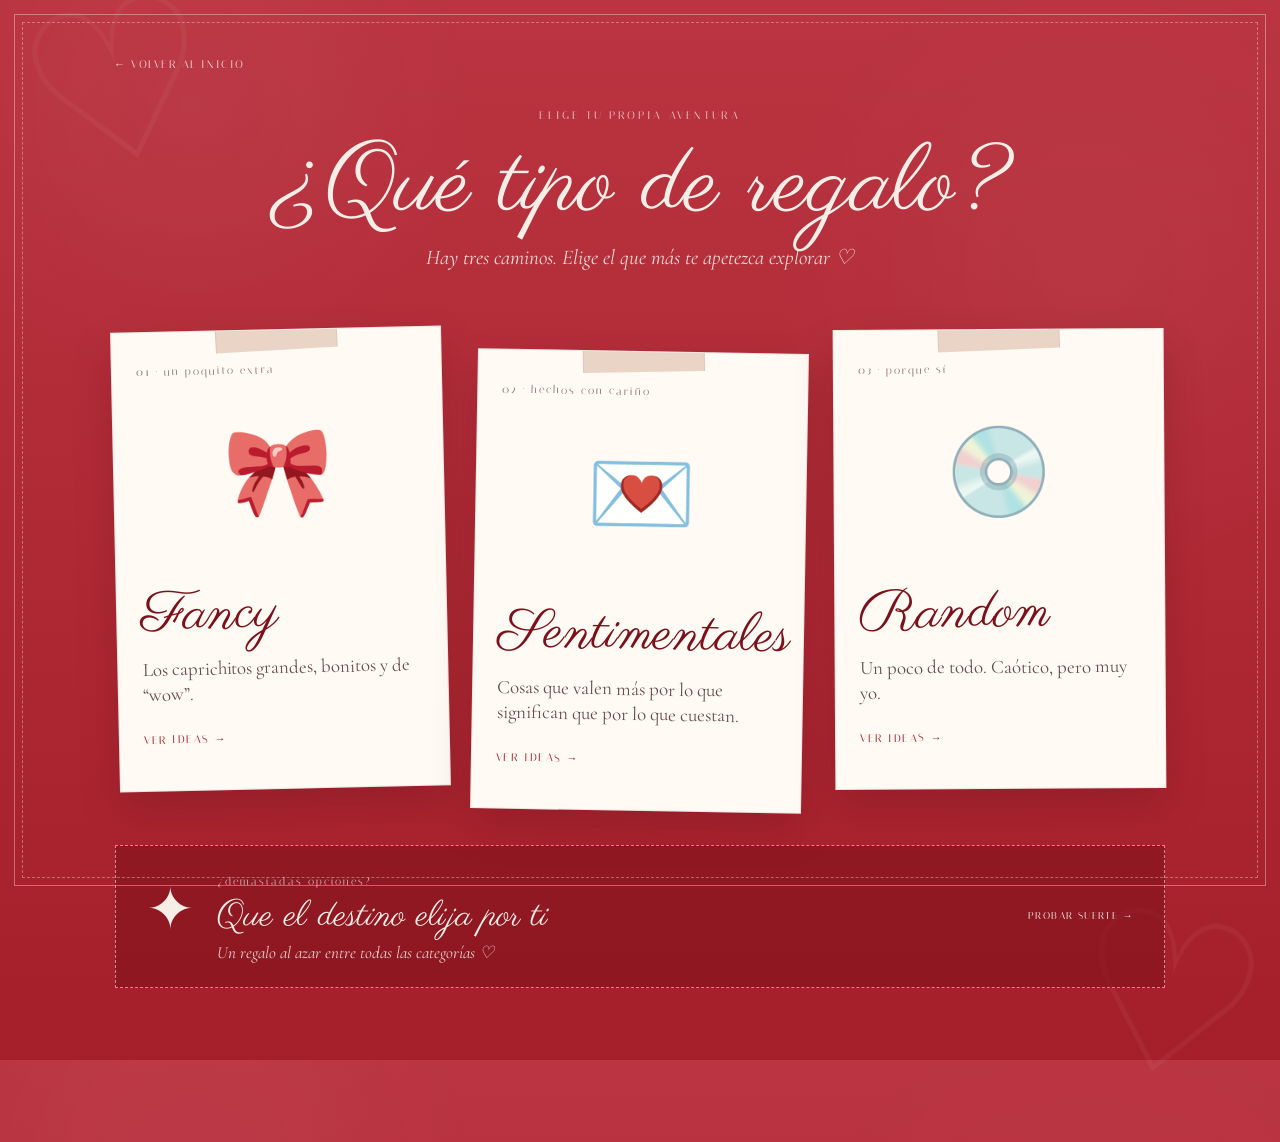
==== categories.html @ f88b36fe "Add files via upload" ====
<!doctype html>
<html lang="es">
<head>
  <meta charset="utf-8" />
  <meta name="viewport" content="width=device-width,initial-scale=1" />
  <meta name="theme-color" content="#a51f2a" />
  <title>Elige una categoría ♡</title>
  <link rel="stylesheet" href="styles.css" />
</head>
<body>
  <div class="lace-frame"></div>
  <main class="page-shell fade-in">
    <a class="back-link" href="index.html">← volver al inicio</a>
    <header class="page-header">
      <p class="eyebrow">elige tu propia aventura</p>
      <h1 class="page-title">¿Qué tipo de regalo?</h1>
      <p class="page-intro">Hay tres caminos. Elige el que más te apetezca explorar ♡</p>
    </header>

    <section class="categories-grid">
      <a class="category-card" href="fancy.html">
        <span class="category-no">01 · un poquito extra</span>
        <div class="category-icon">🎀</div>
        <h2 class="category-title">Fancy</h2>
        <p class="category-copy">Los caprichitos grandes, bonitos y de “wow”.</p>
        <span class="category-enter">ver ideas →</span>
      </a>

      <a class="category-card" href="sentimentales.html">
        <span class="category-no">02 · hechos con cariño</span>
        <div class="category-icon">💌</div>
        <h2 class="category-title">Sentimentales</h2>
        <p class="category-copy">Cosas que valen más por lo que significan que por lo que cuestan.</p>
        <span class="category-enter">ver ideas →</span>
      </a>

      <a class="category-card" href="random.html">
        <span class="category-no">03 · porque sí</span>
        <div class="category-icon">💿</div>
        <h2 class="category-title">Random</h2>
        <p class="category-copy">Un poco de todo. Caótico, pero muy yo.</p>
        <span class="category-enter">ver ideas →</span>
      </a>
      <a class="random-pick-card" href="sorpresa.html">
        <span class="random-pick-icon">✦</span>
        <span>
          <span class="category-no">¿demasiadas opciones?</span>
          <strong>Que el destino elija por ti</strong>
          <small>Un regalo al azar entre todas las categorías ♡</small>
        </span>
        <span class="random-pick-arrow">probar suerte →</span>
      </a>
    </section>
  </main>
</body>
</html>
---- styles.css ----
@import url('https://fonts.googleapis.com/css2?family=Cormorant+Garamond:ital,wght@0,400;0,500;0,600;1,400;1,500&family=Italiana&family=Parisienne&display=swap');

:root {
  --red: #a51f2a;
  --red-dark: #7d111b;
  --red-soft: #ba3441;
  --cream: #f7eee7;
  --paper: #fffaf4;
  --paper-2: #f0dfd4;
  --ink: #3f1b1d;
  --muted: #806366;
  --shadow: 0 18px 40px rgba(62, 8, 14, .18);
}

* { box-sizing: border-box; }

html { scroll-behavior: smooth; }

body {
  margin: 0;
  color: var(--cream);
  background:
    radial-gradient(circle at 15% 10%, rgba(255,255,255,.04), transparent 18rem),
    radial-gradient(circle at 85% 25%, rgba(255,255,255,.035), transparent 20rem),
    linear-gradient(180deg, var(--red-soft), var(--red));
  font-family: 'Cormorant Garamond', Georgia, serif;
  min-height: 100vh;
  overflow-x: hidden;
}

a { color: inherit; }

.page-shell {
  position: relative;
  min-height: 100vh;
  width: min(100%, 1180px);
  margin: 0 auto;
  padding: 48px clamp(22px, 5vw, 68px) 72px;
}

.page-shell::before,
.page-shell::after {
  content: '♡';
  position: fixed;
  z-index: 0;
  font-family: Georgia, serif;
  font-size: clamp(110px, 17vw, 240px);
  color: rgba(255,255,255,.045);
  pointer-events: none;
}
.page-shell::before { top: -42px; left: -28px; transform: rotate(-14deg); }
.page-shell::after { right: -35px; bottom: -65px; transform: rotate(12deg); }

.lace-frame {
  position: fixed;
  inset: 14px;
  border: 1px solid rgba(255,255,255,.35);
  pointer-events: none;
  z-index: 20;
}

.lace-frame::before,
.lace-frame::after {
  content: '';
  position: absolute;
  inset: 7px;
  border: 1px dashed rgba(255,255,255,.18);
}

.sparkles {
  position: absolute;
  inset: 0;
  pointer-events: none;
  overflow: hidden;
}
.sparkles span {
  position: absolute;
  font-size: 14px;
  color: rgba(255,255,255,.55);
  animation: float 8s ease-in-out infinite;
}
.sparkles span:nth-child(1){left:7%;top:17%;}
.sparkles span:nth-child(2){right:9%;top:34%;animation-delay:1.8s;}
.sparkles span:nth-child(3){left:17%;bottom:14%;animation-delay:3.4s;}
.sparkles span:nth-child(4){right:18%;bottom:11%;animation-delay:5s;}
@keyframes float { 50% { transform: translateY(-10px) rotate(8deg); opacity:.9; } }

.hero {
  min-height: calc(100vh - 120px);
  display: grid;
  place-items: center;
  text-align: center;
  position: relative;
  z-index: 1;
}

.hero-card {
  width: min(780px, 100%);
  padding: clamp(46px, 8vw, 92px) clamp(28px, 6vw, 72px);
  position: relative;
}

.hero-kicker,
.eyebrow {
  font-family: 'Italiana', serif;
  text-transform: uppercase;
  letter-spacing: .24em;
  font-size: 11px;
  opacity: .78;
  margin: 0 0 20px;
}

.hero-title {
  font-family: 'Parisienne', cursive;
  font-size: clamp(62px, 11vw, 128px);
  line-height: .86;
  font-weight: 400;
  margin: 0;
  text-shadow: 0 7px 28px rgba(89,8,16,.20);
}

.hero-subtitle {
  width: min(550px, 100%);
  margin: 28px auto 34px;
  font-size: clamp(20px, 2.6vw, 28px);
  font-style: italic;
  line-height: 1.3;
  opacity: .9;
}

.ornament {
  display: flex;
  align-items: center;
  justify-content: center;
  gap: 14px;
  margin: 26px 0;
  opacity: .78;
}
.ornament::before,
.ornament::after {
  content: '';
  width: 90px;
  height: 1px;
  background: rgba(255,255,255,.5);
}

.primary-button,
.small-button {
  display: inline-flex;
  align-items: center;
  justify-content: center;
  gap: 10px;
  text-decoration: none;
  border: 1px solid rgba(255,255,255,.65);
  background: var(--cream);
  color: var(--red-dark);
  padding: 14px 22px;
  font-family: 'Italiana', serif;
  font-size: 13px;
  letter-spacing: .14em;
  text-transform: uppercase;
  box-shadow: 0 10px 25px rgba(75,5,13,.17);
  transition: transform .2s ease, box-shadow .2s ease, background .2s ease;
}
.primary-button:hover,
.small-button:hover { transform: translateY(-3px) rotate(-.5deg); box-shadow: 0 15px 30px rgba(75,5,13,.24); background:#fff; }

.ribbon {
  position: absolute;
  width: 72px;
  height: 72px;
  right: 5%;
  top: 6%;
  transform: rotate(10deg);
}
.ribbon::before,
.ribbon::after {
  content: '';
  position: absolute;
  background: var(--red-dark);
  box-shadow: inset 0 0 0 1px rgba(255,255,255,.12);
}
.ribbon::before {
  width: 44px; height: 31px; border-radius: 55% 45% 60% 40%; left: 0; top: 13px; transform: rotate(-24deg);
}
.ribbon::after {
  width: 44px; height: 31px; border-radius: 45% 55% 40% 60%; right: 0; top: 13px; transform: rotate(24deg);
}
.ribbon i {
  position:absolute; width:18px; height:18px; border-radius:50%; background:#651019; left:27px; top:19px; z-index:2;
}

.page-header {
  position: relative;
  z-index: 2;
  max-width: 760px;
  margin: 36px auto 56px;
  text-align: center;
}

.page-title {
  font-family: 'Parisienne', cursive;
  font-weight: 400;
  font-size: clamp(54px, 8vw, 95px);
  line-height: .95;
  margin: 8px 0 12px;
}

.page-intro {
  margin: 0 auto;
  font-size: 21px;
  line-height: 1.35;
  max-width: 590px;
  font-style: italic;
  opacity: .9;
}

.back-link {
  position: relative;
  z-index: 5;
  display: inline-flex;
  align-items: center;
  gap: 8px;
  margin-top: 10px;
  text-decoration: none;
  font-family: 'Italiana', serif;
  font-size: 11px;
  letter-spacing: .14em;
  text-transform: uppercase;
  opacity: .85;
}
.back-link:hover { opacity: 1; }

.categories-grid {
  position: relative;
  z-index: 2;
  display: grid;
  grid-template-columns: repeat(3, 1fr);
  gap: 28px;
  align-items: stretch;
  margin: 0 auto;
  max-width: 1050px;
}

.category-card {
  min-height: 460px;
  position: relative;
  background: var(--paper);
  color: var(--ink);
  text-decoration: none;
  padding: 28px 24px 32px;
  box-shadow: var(--shadow);
  overflow: hidden;
  border: 1px solid rgba(70,17,20,.09);
  transition: transform .24s ease, box-shadow .24s ease;
}
.category-card:nth-child(1) { transform: rotate(-1.25deg); }
.category-card:nth-child(2) { transform: translateY(22px) rotate(1deg); }
.category-card:nth-child(3) { transform: rotate(-.35deg); }
.category-card:hover { transform: translateY(-8px) rotate(0deg); box-shadow: 0 25px 55px rgba(62, 8, 14, .27); }

.category-card::before {
  content: '';
  position: absolute;
  width: 120px;
  height: 28px;
  top: -8px;
  left: 50%;
  transform: translateX(-50%) rotate(-2deg);
  background: rgba(225,199,179,.72);
  border-left: 1px solid rgba(90,60,50,.08);
  border-right: 1px solid rgba(90,60,50,.08);
}

.category-no {
  font-family:'Italiana',serif;
  font-size: 11px;
  letter-spacing:.18em;
  color: var(--muted);
}

.category-icon {
  height: 190px;
  display: grid;
  place-items: center;
  font-size: 88px;
  filter: grayscale(.15) sepia(.1);
}

.category-title {
  font-family:'Parisienne',cursive;
  color:var(--red-dark);
  font-size: 55px;
  font-weight:400;
  margin: 8px 0 4px;
}
.category-copy { font-size:19px; line-height:1.3; margin:0 0 22px; color:#684d4f; }
.category-enter { font-family:'Italiana',serif; font-size:11px; letter-spacing:.14em; text-transform:uppercase; color:var(--red); }

.gift-list {
  position: relative;
  z-index: 2;
  max-width: 920px;
  margin: 0 auto;
  padding: 20px 0 40px;
}

.thread {
  position: absolute;
  top: 0;
  bottom: 0;
  left: 50%;
  width: 1px;
  background: rgba(255,255,255,.28);
  z-index: -1;
}
.thread::before,
.thread::after { content:'♡'; position:absolute; left:50%; transform:translateX(-50%); color:rgba(255,255,255,.7); background:var(--red); padding:6px; }
.thread::before { top: 0; }
.thread::after { bottom: 0; }

.gift {
  width: min(620px, 76%);
  background: var(--paper);
  color: var(--ink);
  padding: 30px 30px 28px;
  margin: 0 0 70px;
  position: relative;
  box-shadow: var(--shadow);
  border: 1px solid rgba(85,25,30,.08);
}
.gift:nth-of-type(odd) { margin-left: 0; transform: rotate(-.55deg); }
.gift:nth-of-type(even) { margin-left: auto; transform: rotate(.65deg); }
.gift::before {
  content:'';
  position:absolute;
  width:105px;
  height:26px;
  top:-9px;
  left:50%;
  transform:translateX(-50%) rotate(-1deg);
  background:rgba(224,199,180,.78);
  box-shadow:0 1px 0 rgba(80,40,40,.05);
}
.gift::after {
  content:'';
  position:absolute;
  width:22px;
  height:22px;
  border:1px solid rgba(165,31,42,.26);
  border-radius:50%;
  right:17px;
  top:17px;
}

.gift-number {
  font-family:'Italiana',serif;
  color:var(--red);
  font-size:11px;
  letter-spacing:.2em;
  text-transform:uppercase;
  margin-bottom:10px;
}

.gift-title {
  margin:0 0 11px;
  font-family:'Cormorant Garamond',serif;
  font-weight:600;
  font-size:clamp(28px,4vw,38px);
  line-height:1.05;
}

.gift-note {
  margin:0 0 22px;
  font-size:19px;
  line-height:1.36;
  color:#6c5052;
}

.gift-meta {
  display:flex;
  flex-wrap:wrap;
  align-items:center;
  gap:10px 14px;
}

.tag {
  display:inline-flex;
  padding:7px 10px;
  border:1px solid rgba(165,31,42,.22);
  color:var(--red-dark);
  font-size:12px;
  font-family:'Italiana',serif;
  letter-spacing:.1em;
  text-transform:uppercase;
  background:#fff6f2;
}

.small-button {
  margin-left:auto;
  background:var(--red);
  color:white;
  border-color:var(--red);
  padding:10px 14px;
  font-size:10px;
  box-shadow:none;
}

.side-doodle {
  position:absolute;
  font-family:'Parisienne',cursive;
  font-size:32px;
  color:rgba(255,255,255,.7);
  white-space:nowrap;
}
.gift:nth-of-type(odd) .side-doodle { right:-170px; top:42%; transform:rotate(-8deg); }
.gift:nth-of-type(even) .side-doodle { left:-170px; top:42%; transform:rotate(7deg); }

.category-footer {
  text-align:center;
  padding:16px 0 60px;
  position:relative;
  z-index:2;
}
.category-footer p { font-size:23px; font-style:italic; margin-bottom:18px; }

.handwritten {
  font-family:'Parisienne',cursive;
  font-size:31px;
}

.fade-in { animation: fadeIn .8s ease both; }
@keyframes fadeIn { from { opacity:0; transform:translateY(10px); } to { opacity:1; transform:none; } }

@media (max-width: 840px) {
  .categories-grid { grid-template-columns: 1fr; max-width: 520px; }
  .category-card, .category-card:nth-child(1), .category-card:nth-child(2), .category-card:nth-child(3) { min-height: 360px; transform:none; }
  .category-icon { height:130px; font-size:70px; }
  .thread { left:22px; }
  .gift, .gift:nth-of-type(odd), .gift:nth-of-type(even) { width:calc(100% - 38px); margin-left:38px; transform:none; margin-bottom:44px; }
  .side-doodle { display:none; }
}

@media (max-width: 520px) {
  .page-shell { padding: 36px 22px 55px; }
  .lace-frame { inset:8px; }
  .hero-title { font-size:68px; }
  .hero-subtitle { font-size:19px; }
  .page-title { font-size:57px; }
  .page-intro { font-size:18px; }
  .gift { padding:26px 22px 24px; }
  .gift-meta { align-items:stretch; }
  .small-button { width:100%; margin-left:0; }
}

/* --- Selector aleatorio --- */
.random-pick-card {
  grid-column: 1 / -1;
  margin-top: 28px;
  min-height: 128px;
  display: grid;
  grid-template-columns: auto 1fr auto;
  align-items: center;
  gap: 22px;
  padding: 24px 30px;
  background: rgba(125, 17, 27, .56);
  border: 1px dashed rgba(255,255,255,.52);
  color: var(--cream);
  text-decoration: none;
  transition: transform .22s ease, background .22s ease;
}
.random-pick-card:hover { transform: rotate(-.25deg) translateY(-3px); background: rgba(125, 17, 27, .72); }
.random-pick-icon { font-family: 'Parisienne', cursive; font-size: 58px; line-height: 1; }
.random-pick-card strong { display:block; font-family:'Parisienne',cursive; font-size:36px; font-weight:400; margin:2px 0 1px; }
.random-pick-card small { display:block; font-size:17px; font-style:italic; opacity:.86; }
.random-pick-card .category-no { color:rgba(255,255,255,.72); }
.random-pick-arrow { font-family:'Italiana',serif; text-transform:uppercase; letter-spacing:.14em; font-size:10px; white-space:nowrap; }

.random-header { margin-bottom: 38px; }
.randomizer {
  position: relative;
  z-index: 2;
  width: min(720px, 100%);
  margin: 0 auto 60px;
  padding: clamp(42px, 7vw, 72px) clamp(26px, 6vw, 66px);
  text-align: center;
  background: var(--paper);
  color: var(--ink);
  box-shadow: var(--shadow);
  border: 1px solid rgba(70,17,20,.09);
  transform: rotate(-.35deg);
}
.randomizer::before {
  content: '';
  position: absolute;
  width: 140px;
  height: 30px;
  top: -10px;
  left: 50%;
  transform: translateX(-50%) rotate(1deg);
  background: rgba(225,199,179,.78);
}
.randomizer-deco { font-family:'Parisienne',cursive; font-size:58px; color:var(--red); line-height:1; margin-bottom:6px; }
.random-label { font-family:'Italiana',serif; text-transform:uppercase; letter-spacing:.19em; font-size:10px; color:var(--red); margin:0 0 16px; }
.random-title { font-family:'Cormorant Garamond',serif; font-size:clamp(34px,6vw,54px); line-height:1.02; margin:0 auto 14px; max-width:580px; }
.random-note { max-width:560px; margin:0 auto 30px; font-size:20px; line-height:1.38; color:#6c5052; }
.random-actions { display:flex; justify-content:center; align-items:center; flex-wrap:wrap; gap:12px; }
.random-button { border:0; cursor:pointer; }
.random-link { margin-left:0; }
.random-hint { margin:25px 0 0; font-family:'Parisienne',cursive; font-size:25px; color:var(--muted); }
.is-hidden { display:none !important; }
.random-pop { animation: randomPop .36s ease; }
@keyframes randomPop { 50% { transform: rotate(.25deg) scale(1.012); } }

@media (max-width: 840px) {
  .random-pick-card { grid-column:auto; margin-top:0; }
}

@media (max-width: 620px) {
  .random-pick-card { grid-template-columns:auto 1fr; padding:22px; }
  .random-pick-arrow { grid-column:2; }
  .random-pick-card strong { font-size:31px; }
  .randomizer { transform:none; }
  .random-actions { align-items:stretch; }
  .random-actions .primary-button,
  .random-actions .small-button { width:100%; }
}
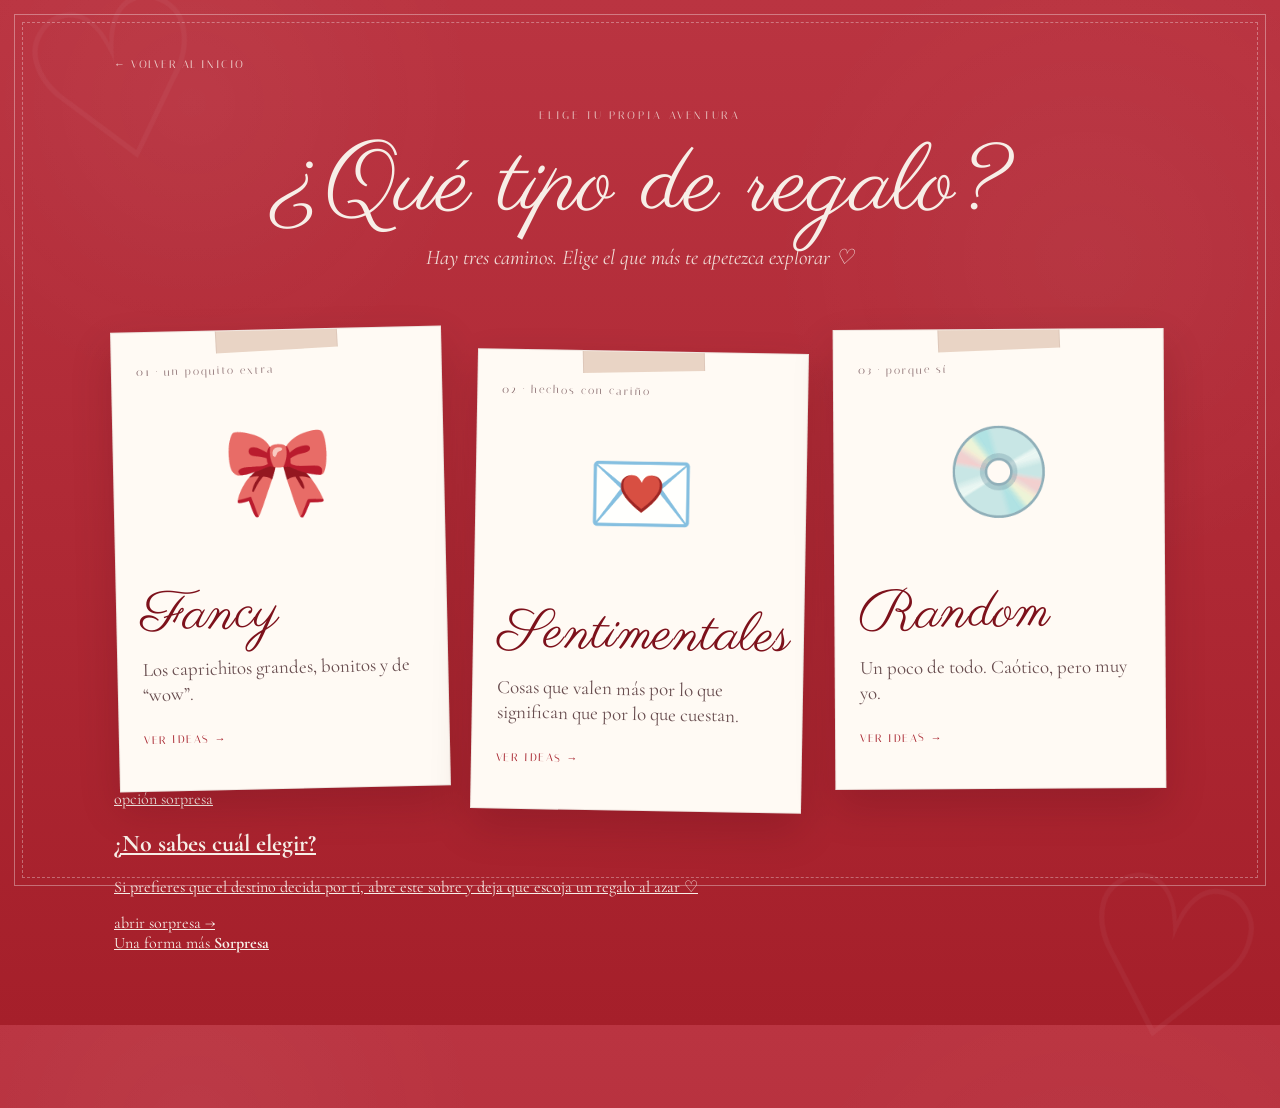
==== commit f1122228: "Update categories.html" ====
--- a/categories.html
+++ b/categories.html
@@ -41,16 +41,24 @@
         <p class="category-copy">Un poco de todo. Caótico, pero muy yo.</p>
         <span class="category-enter">ver ideas →</span>
       </a>
-      <a class="random-pick-card" href="sorpresa.html">
-        <span class="random-pick-icon">✦</span>
-        <span>
-          <span class="category-no">¿demasiadas opciones?</span>
-          <strong>Que el destino elija por ti</strong>
-          <small>Un regalo al azar entre todas las categorías ♡</small>
-        </span>
-        <span class="random-pick-arrow">probar suerte →</span>
-      </a>
     </section>
+
+    <a class="surprise-invite" href="sorpresa.html">
+      <div class="surprise-paper">
+        <span class="surprise-mini">opción sorpresa</span>
+        <h2>¿No sabes cuál elegir?</h2>
+        <p>Si prefieres que el destino decida por ti, abre este sobre y deja que escoja un regalo al azar ♡</p>
+        <span class="surprise-cta">abrir sorpresa →</span>
+      </div>
+      <div class="surprise-envelope" aria-hidden="true">
+        <div class="envelope-flap"></div>
+        <div class="envelope-letter">
+          <span>Una forma más</span>
+          <strong>Sorpresa</strong>
+        </div>
+        <div class="envelope-body"></div>
+      </div>
+    </a>
   </main>
 </body>
-</html>
+</html
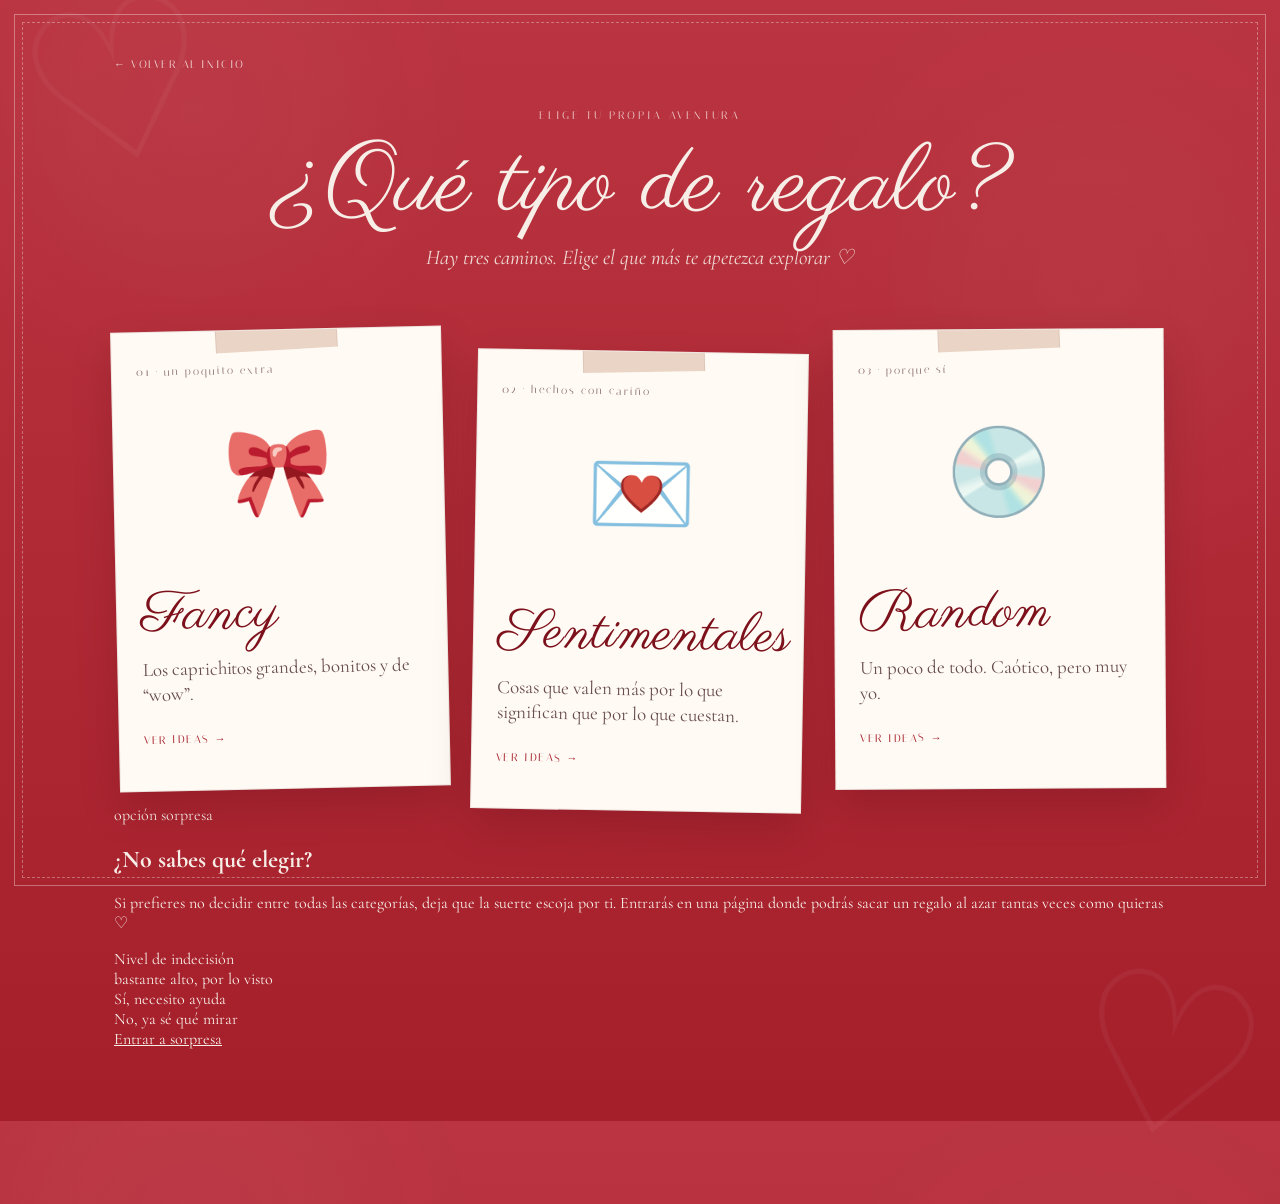
==== commit 3b44cb2d: "Update categories.html" ====
--- a/categories.html
+++ b/categories.html
@@ -43,22 +43,25 @@
       </a>
     </section>
 
-    <a class="surprise-invite" href="sorpresa.html">
-      <div class="surprise-paper">
-        <span class="surprise-mini">opción sorpresa</span>
-        <h2>¿No sabes cuál elegir?</h2>
-        <p>Si prefieres que el destino decida por ti, abre este sobre y deja que escoja un regalo al azar ♡</p>
-        <span class="surprise-cta">abrir sorpresa →</span>
+    <section class="surprise-panel">
+      <div class="surprise-panel-inner">
+        <p class="surprise-kicker">opción sorpresa</p>
+        <h2 class="surprise-title">¿No sabes qué elegir?</h2>
+        <p class="surprise-copy">Si prefieres no decidir entre todas las categorías, deja que la suerte escoja por ti. Entrarás en una página donde podrás sacar un regalo al azar tantas veces como quieras ♡</p>
+
+        <div class="surprise-field">
+          <span class="surprise-label">Nivel de indecisión</span>
+          <div class="surprise-input">bastante alto, por lo visto</div>
+        </div>
+
+        <div class="surprise-choices" aria-hidden="true">
+          <div class="surprise-choice"><span></span> Sí, necesito ayuda</div>
+          <div class="surprise-choice"><span></span> No, ya sé qué mirar</div>
+        </div>
+
+        <a class="surprise-button" href="sorpresa.html">Entrar a sorpresa</a>
       </div>
-      <div class="surprise-envelope" aria-hidden="true">
-        <div class="envelope-flap"></div>
-        <div class="envelope-letter">
-          <span>Una forma más</span>
-          <strong>Sorpresa</strong>
-        </div>
-        <div class="envelope-body"></div>
-      </div>
-    </a>
+    </section>
   </main>
 </body>
-</html
+</html>
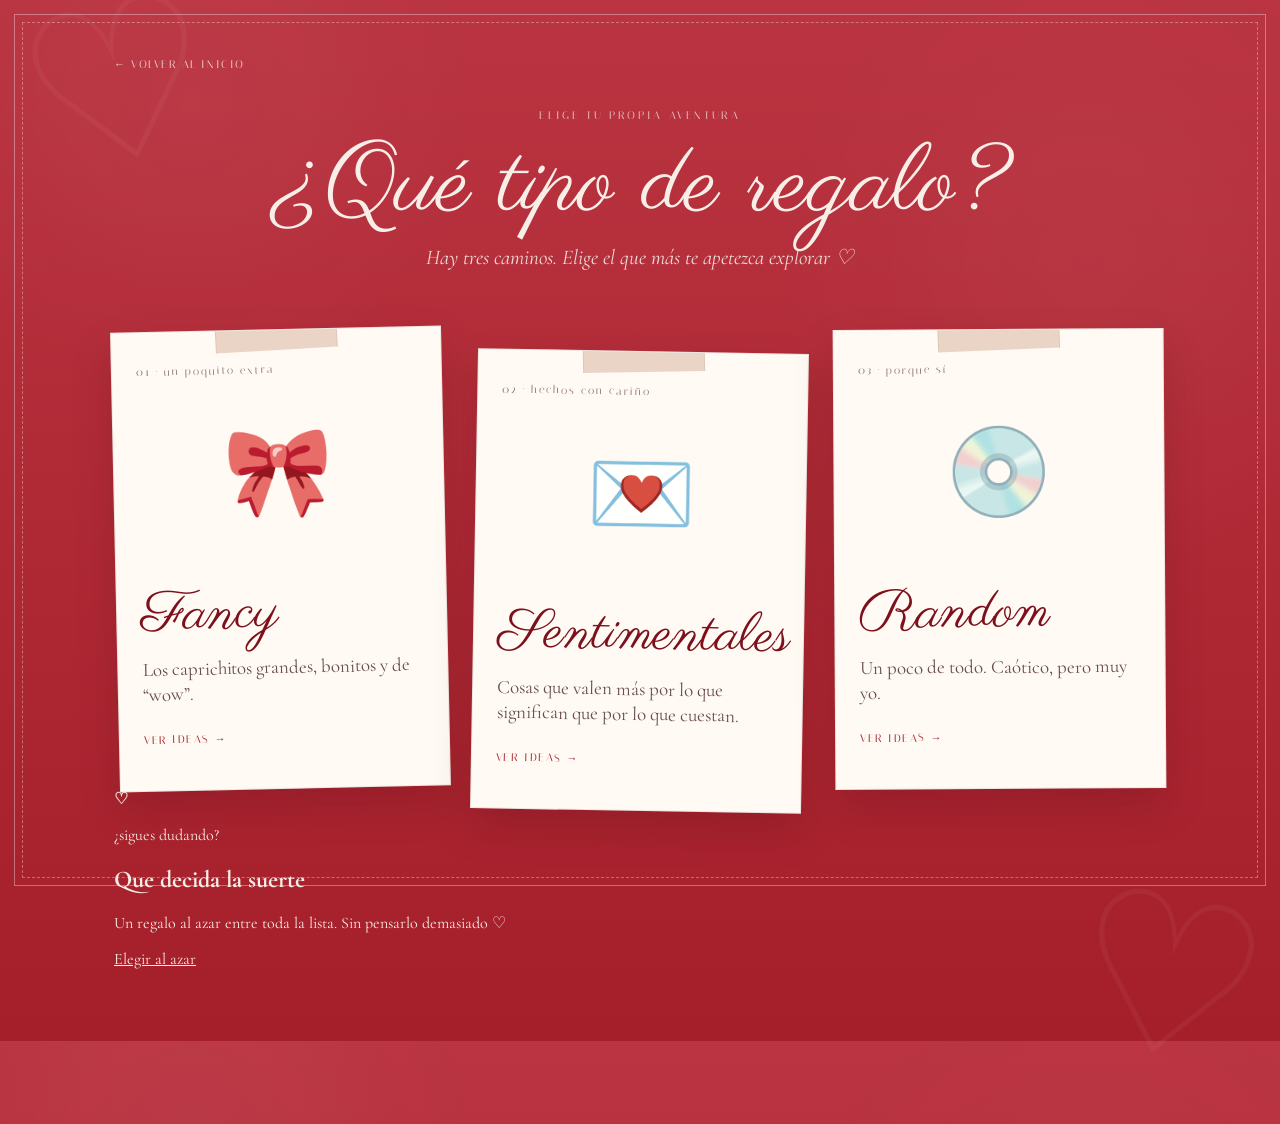
==== commit df9d5197: "Update categories.html" ====
--- a/categories.html
+++ b/categories.html
@@ -44,22 +44,15 @@
     </section>
 
     <section class="surprise-panel">
+      <div class="surprise-divider" aria-hidden="true">
+        <span></span><b>♡</b><span></span>
+      </div>
+
       <div class="surprise-panel-inner">
-        <p class="surprise-kicker">opción sorpresa</p>
-        <h2 class="surprise-title">¿No sabes qué elegir?</h2>
-        <p class="surprise-copy">Si prefieres no decidir entre todas las categorías, deja que la suerte escoja por ti. Entrarás en una página donde podrás sacar un regalo al azar tantas veces como quieras ♡</p>
-
-        <div class="surprise-field">
-          <span class="surprise-label">Nivel de indecisión</span>
-          <div class="surprise-input">bastante alto, por lo visto</div>
-        </div>
-
-        <div class="surprise-choices" aria-hidden="true">
-          <div class="surprise-choice"><span></span> Sí, necesito ayuda</div>
-          <div class="surprise-choice"><span></span> No, ya sé qué mirar</div>
-        </div>
-
-        <a class="surprise-button" href="sorpresa.html">Entrar a sorpresa</a>
+        <p class="surprise-kicker">¿sigues dudando?</p>
+        <h2 class="surprise-title">Que decida la suerte</h2>
+        <p class="surprise-copy">Un regalo al azar entre toda la lista. Sin pensarlo demasiado ♡</p>
+        <a class="surprise-button" href="sorpresa.html">Elegir al azar</a>
       </div>
     </section>
   </main>
